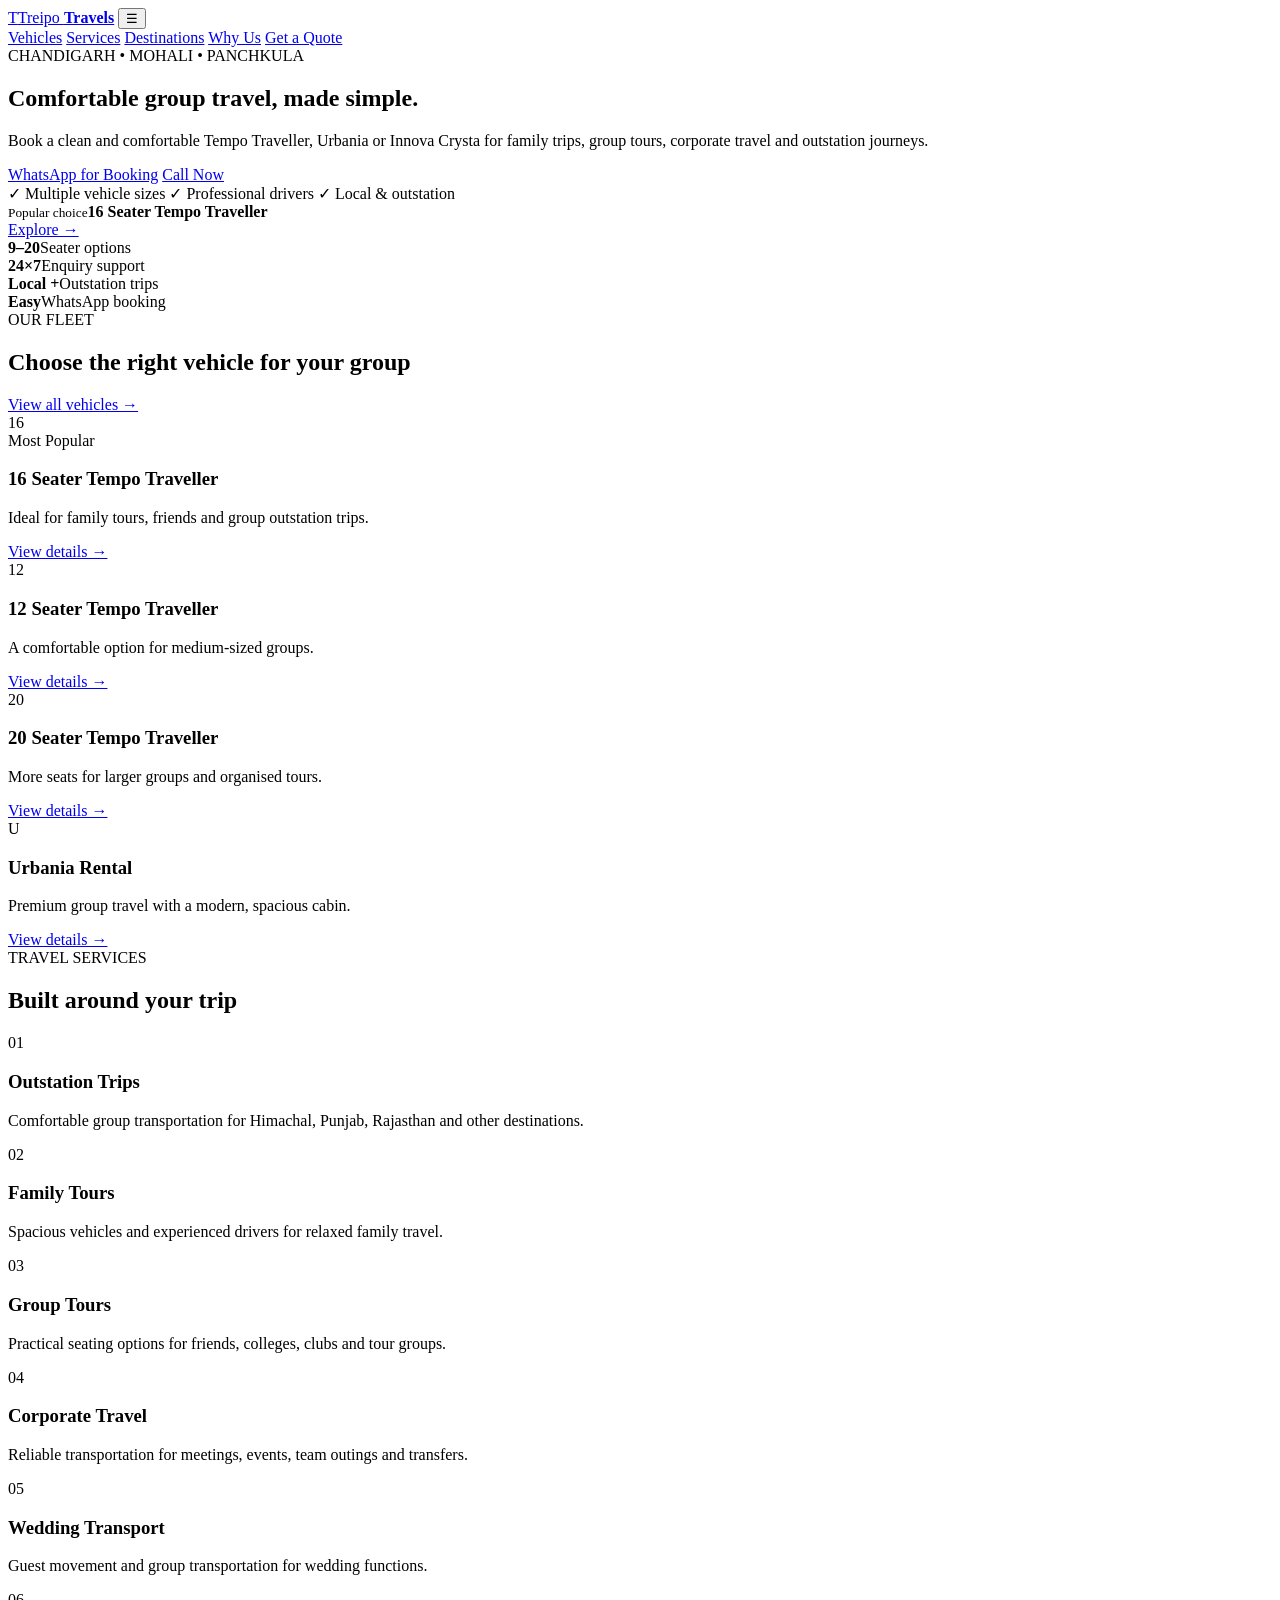
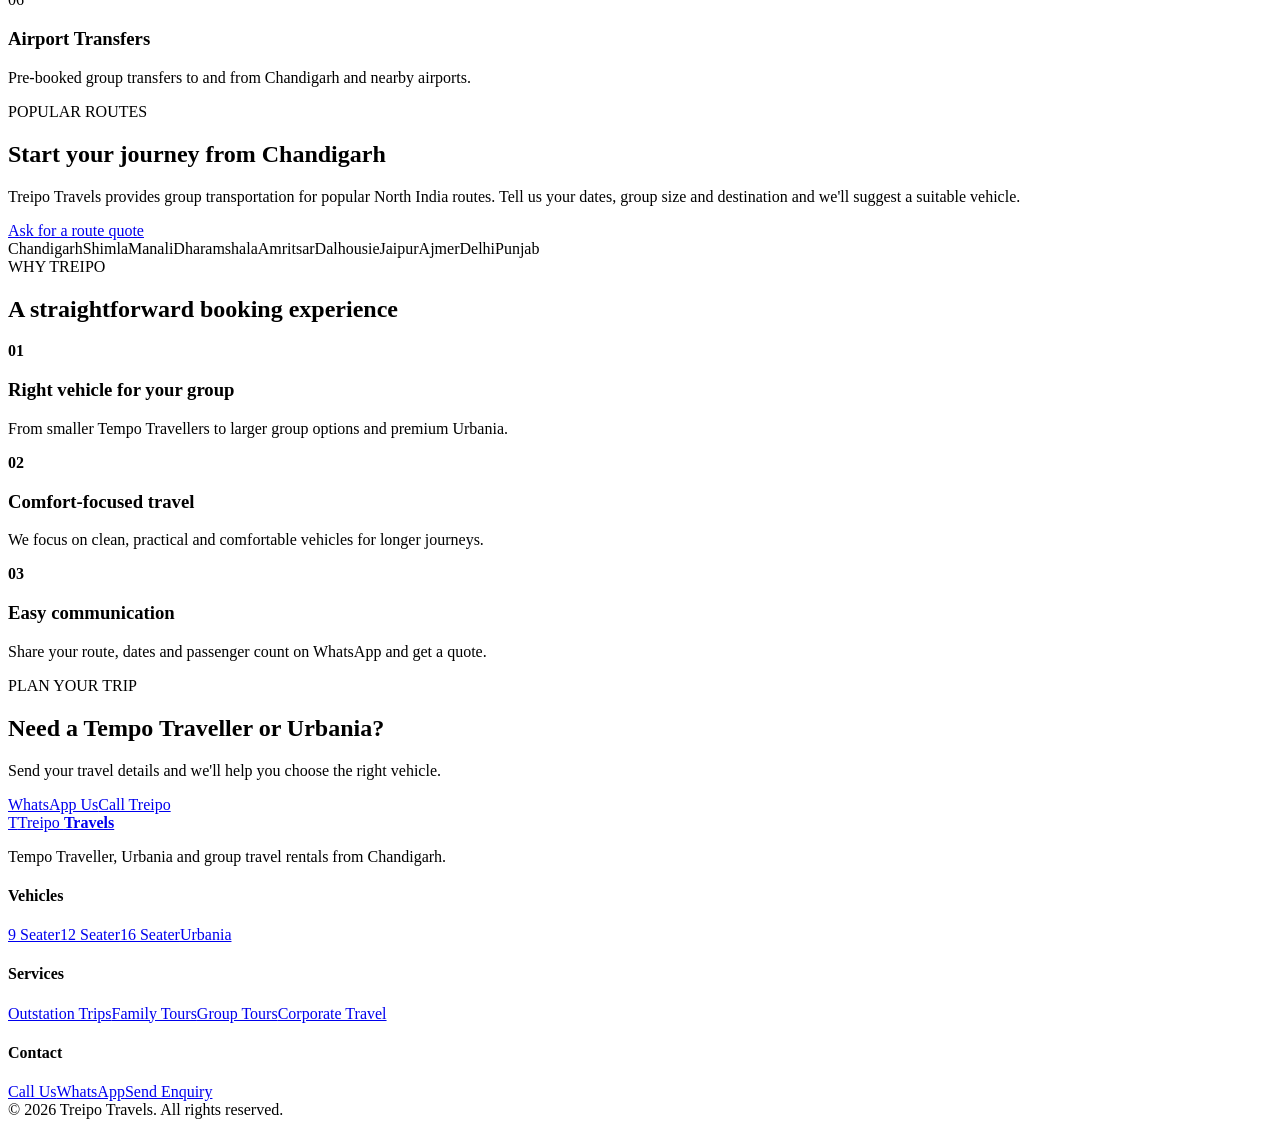
==== index.html @ 54e22661 "Add files via upload" ====
<!DOCTYPE html>
<html lang="en">
<head>
  <meta charset="UTF-8">
  <meta name="viewport" content="width=device-width, initial-scale=1.0">
  <title>Treipo Travels | Tempo Traveller & Urbania Rental in Chandigarh</title>
  <meta name="description" content="Book 9 to 20 seater Tempo Travellers, Urbania and Innova Crysta for local and outstation trips from Chandigarh. Comfortable vehicles, professional drivers and easy WhatsApp booking.">
  <meta name="keywords" content="tempo traveller Chandigarh, 16 seater tempo traveller Chandigarh, Urbania rental Chandigarh, tempo traveller rental, Innova Crysta rental Chandigarh">
  <link rel="canonical" href="https://treipo-travels.github.io/">
  <meta property="og:title" content="Treipo Travels | Tempo Traveller & Urbania Rental">
  <meta property="og:description" content="Comfortable group travel from Chandigarh with Tempo Traveller, Urbania and Innova Crysta rentals.">
  <meta property="og:type" content="website">
  <link rel="stylesheet" href="assets/style.css">
  <script type="application/ld+json">
  {
    "@context":"https://schema.org",
    "@type":"LocalBusiness",
    "name":"Treipo Travels",
    "description":"Tempo Traveller, Urbania and Innova Crysta rental service for local and outstation travel.",
    "url":"https://treipo-travels.github.io/",
    "areaServed":["Chandigarh","Mohali","Panchkula","Punjab","Himachal Pradesh"],
    "priceRange":"₹₹",
    "serviceType":["Tempo Traveller Rental","Urbania Rental","Innova Crysta Rental","Outstation Travel"]
  }
  </script>
</head>
<body>
<header class="site-header">
  <div class="container nav">
    <a class="brand" href="index.html"><span class="brand-mark">T</span><span>Treipo <b>Travels</b></span></a>
    <button class="menu-btn" aria-label="Open menu">☰</button>
    <nav>
      <a href="#vehicles">Vehicles</a>
      <a href="#services">Services</a>
      <a href="#destinations">Destinations</a>
      <a href="#why-us">Why Us</a>
      <a href="#contact" class="nav-cta">Get a Quote</a>
    </nav>
  </div>
</header>

<main>
<section class="hero">
  <div class="container hero-grid">
    <div class="hero-copy">
      <span class="eyebrow">CHANDIGARH • MOHALI • PANCHKULA</span>
      <h1>Comfortable group travel, <span>made simple.</span></h1>
      <p>Book a clean and comfortable Tempo Traveller, Urbania or Innova Crysta for family trips, group tours, corporate travel and outstation journeys.</p>
      <div class="hero-actions">
        <a class="btn btn-primary" data-whatsapp href="#">WhatsApp for Booking</a>
        <a class="btn btn-secondary" data-phone href="#">Call Now</a>
      </div>
      <div class="trust-row">
        <span>✓ Multiple vehicle sizes</span>
        <span>✓ Professional drivers</span>
        <span>✓ Local & outstation</span>
      </div>
    </div>
    <div class="hero-card">
      <div class="hero-vehicle">
        <div class="vehicle-glow"></div>
        <div class="van">
          <div class="van-window w1"></div><div class="van-window w2"></div><div class="van-window w3"></div>
          <div class="van-body"></div><div class="wheel wheel1"></div><div class="wheel wheel2"></div>
        </div>
      </div>
      <div class="hero-card-bottom">
        <div><small>Popular choice</small><strong>16 Seater Tempo Traveller</strong></div>
        <a href="#vehicles">Explore →</a>
      </div>
    </div>
  </div>
</section>

<section class="stats">
  <div class="container stats-grid">
    <div><strong>9–20</strong><span>Seater options</span></div>
    <div><strong>24×7</strong><span>Enquiry support</span></div>
    <div><strong>Local +</strong><span>Outstation trips</span></div>
    <div><strong>Easy</strong><span>WhatsApp booking</span></div>
  </div>
</section>

<section id="vehicles" class="section">
  <div class="container">
    <div class="section-head"><div><span class="eyebrow">OUR FLEET</span><h2>Choose the right vehicle for your group</h2></div><a href="vehicles.html" class="text-link">View all vehicles →</a></div>
    <div class="cards fleet-grid">
      <article class="fleet-card featured"><div class="vehicle-icon tempo">16</div><span class="tag">Most Popular</span><h3>16 Seater Tempo Traveller</h3><p>Ideal for family tours, friends and group outstation trips.</p><a href="vehicles.html#16-seater">View details →</a></article>
      <article class="fleet-card"><div class="vehicle-icon tempo">12</div><h3>12 Seater Tempo Traveller</h3><p>A comfortable option for medium-sized groups.</p><a href="vehicles.html#12-seater">View details →</a></article>
      <article class="fleet-card"><div class="vehicle-icon tempo">20</div><h3>20 Seater Tempo Traveller</h3><p>More seats for larger groups and organised tours.</p><a href="vehicles.html#20-seater">View details →</a></article>
      <article class="fleet-card dark-card"><div class="vehicle-icon urbania">U</div><h3>Urbania Rental</h3><p>Premium group travel with a modern, spacious cabin.</p><a href="vehicles.html#urbania">View details →</a></article>
    </div>
  </div>
</section>

<section id="services" class="section soft">
  <div class="container">
    <div class="section-head"><div><span class="eyebrow">TRAVEL SERVICES</span><h2>Built around your trip</h2></div></div>
    <div class="service-grid">
      <div class="service"><span>01</span><h3>Outstation Trips</h3><p>Comfortable group transportation for Himachal, Punjab, Rajasthan and other destinations.</p></div>
      <div class="service"><span>02</span><h3>Family Tours</h3><p>Spacious vehicles and experienced drivers for relaxed family travel.</p></div>
      <div class="service"><span>03</span><h3>Group Tours</h3><p>Practical seating options for friends, colleges, clubs and tour groups.</p></div>
      <div class="service"><span>04</span><h3>Corporate Travel</h3><p>Reliable transportation for meetings, events, team outings and transfers.</p></div>
      <div class="service"><span>05</span><h3>Wedding Transport</h3><p>Guest movement and group transportation for wedding functions.</p></div>
      <div class="service"><span>06</span><h3>Airport Transfers</h3><p>Pre-booked group transfers to and from Chandigarh and nearby airports.</p></div>
    </div>
  </div>
</section>

<section id="destinations" class="section">
  <div class="container destination-wrap">
    <div><span class="eyebrow">POPULAR ROUTES</span><h2>Start your journey from Chandigarh</h2><p>Treipo Travels provides group transportation for popular North India routes. Tell us your dates, group size and destination and we'll suggest a suitable vehicle.</p><a class="btn btn-primary" data-whatsapp href="#">Ask for a route quote</a></div>
    <div class="destination-list">
      <span>Chandigarh</span><span>Shimla</span><span>Manali</span><span>Dharamshala</span><span>Amritsar</span><span>Dalhousie</span><span>Jaipur</span><span>Ajmer</span><span>Delhi</span><span>Punjab</span>
    </div>
  </div>
</section>

<section id="why-us" class="section soft">
  <div class="container">
    <div class="section-head"><div><span class="eyebrow">WHY TREIPO</span><h2>A straightforward booking experience</h2></div></div>
    <div class="why-grid">
      <div><b>01</b><h3>Right vehicle for your group</h3><p>From smaller Tempo Travellers to larger group options and premium Urbania.</p></div>
      <div><b>02</b><h3>Comfort-focused travel</h3><p>We focus on clean, practical and comfortable vehicles for longer journeys.</p></div>
      <div><b>03</b><h3>Easy communication</h3><p>Share your route, dates and passenger count on WhatsApp and get a quote.</p></div>
    </div>
  </div>
</section>

<section class="cta-band" id="contact">
  <div class="container cta-inner">
    <div><span class="eyebrow">PLAN YOUR TRIP</span><h2>Need a Tempo Traveller or Urbania?</h2><p>Send your travel details and we'll help you choose the right vehicle.</p></div>
    <div class="hero-actions"><a class="btn btn-light" data-whatsapp href="#">WhatsApp Us</a><a class="btn btn-outline-light" data-phone href="#">Call Treipo</a></div>
  </div>
</section>
</main>

<footer>
  <div class="container footer-grid">
    <div><a class="brand footer-brand" href="index.html"><span class="brand-mark">T</span><span>Treipo <b>Travels</b></span></a><p>Tempo Traveller, Urbania and group travel rentals from Chandigarh.</p></div>
    <div><h4>Vehicles</h4><a href="vehicles.html#9-seater">9 Seater</a><a href="vehicles.html#12-seater">12 Seater</a><a href="vehicles.html#16-seater">16 Seater</a><a href="vehicles.html#urbania">Urbania</a></div>
    <div><h4>Services</h4><a href="services.html">Outstation Trips</a><a href="services.html">Family Tours</a><a href="services.html">Group Tours</a><a href="services.html">Corporate Travel</a></div>
    <div><h4>Contact</h4><a data-phone href="#">Call Us</a><a data-whatsapp href="#">WhatsApp</a><a href="contact.html">Send Enquiry</a></div>
  </div>
  <div class="container copyright">© 2026 Treipo Travels. All rights reserved.</div>
</footer>
<script src="assets/script.js"></script>
</body>
</html>
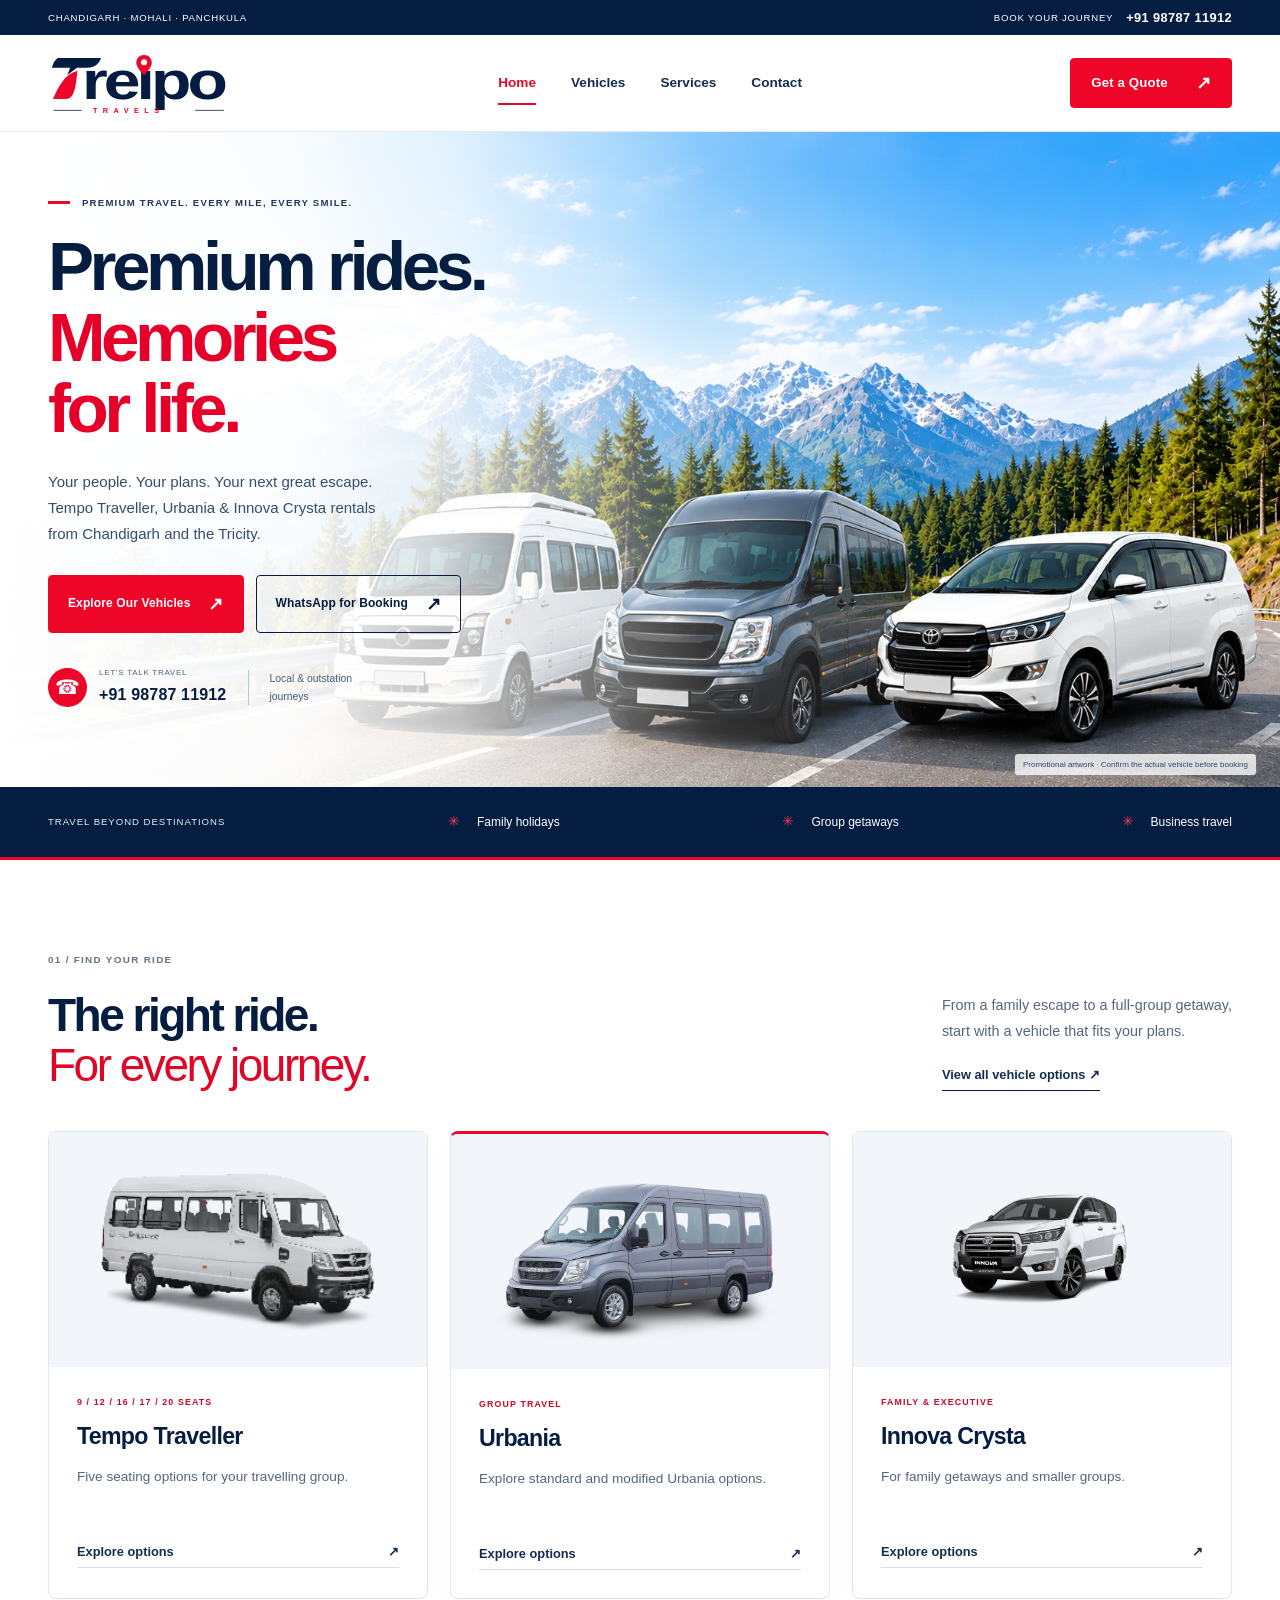
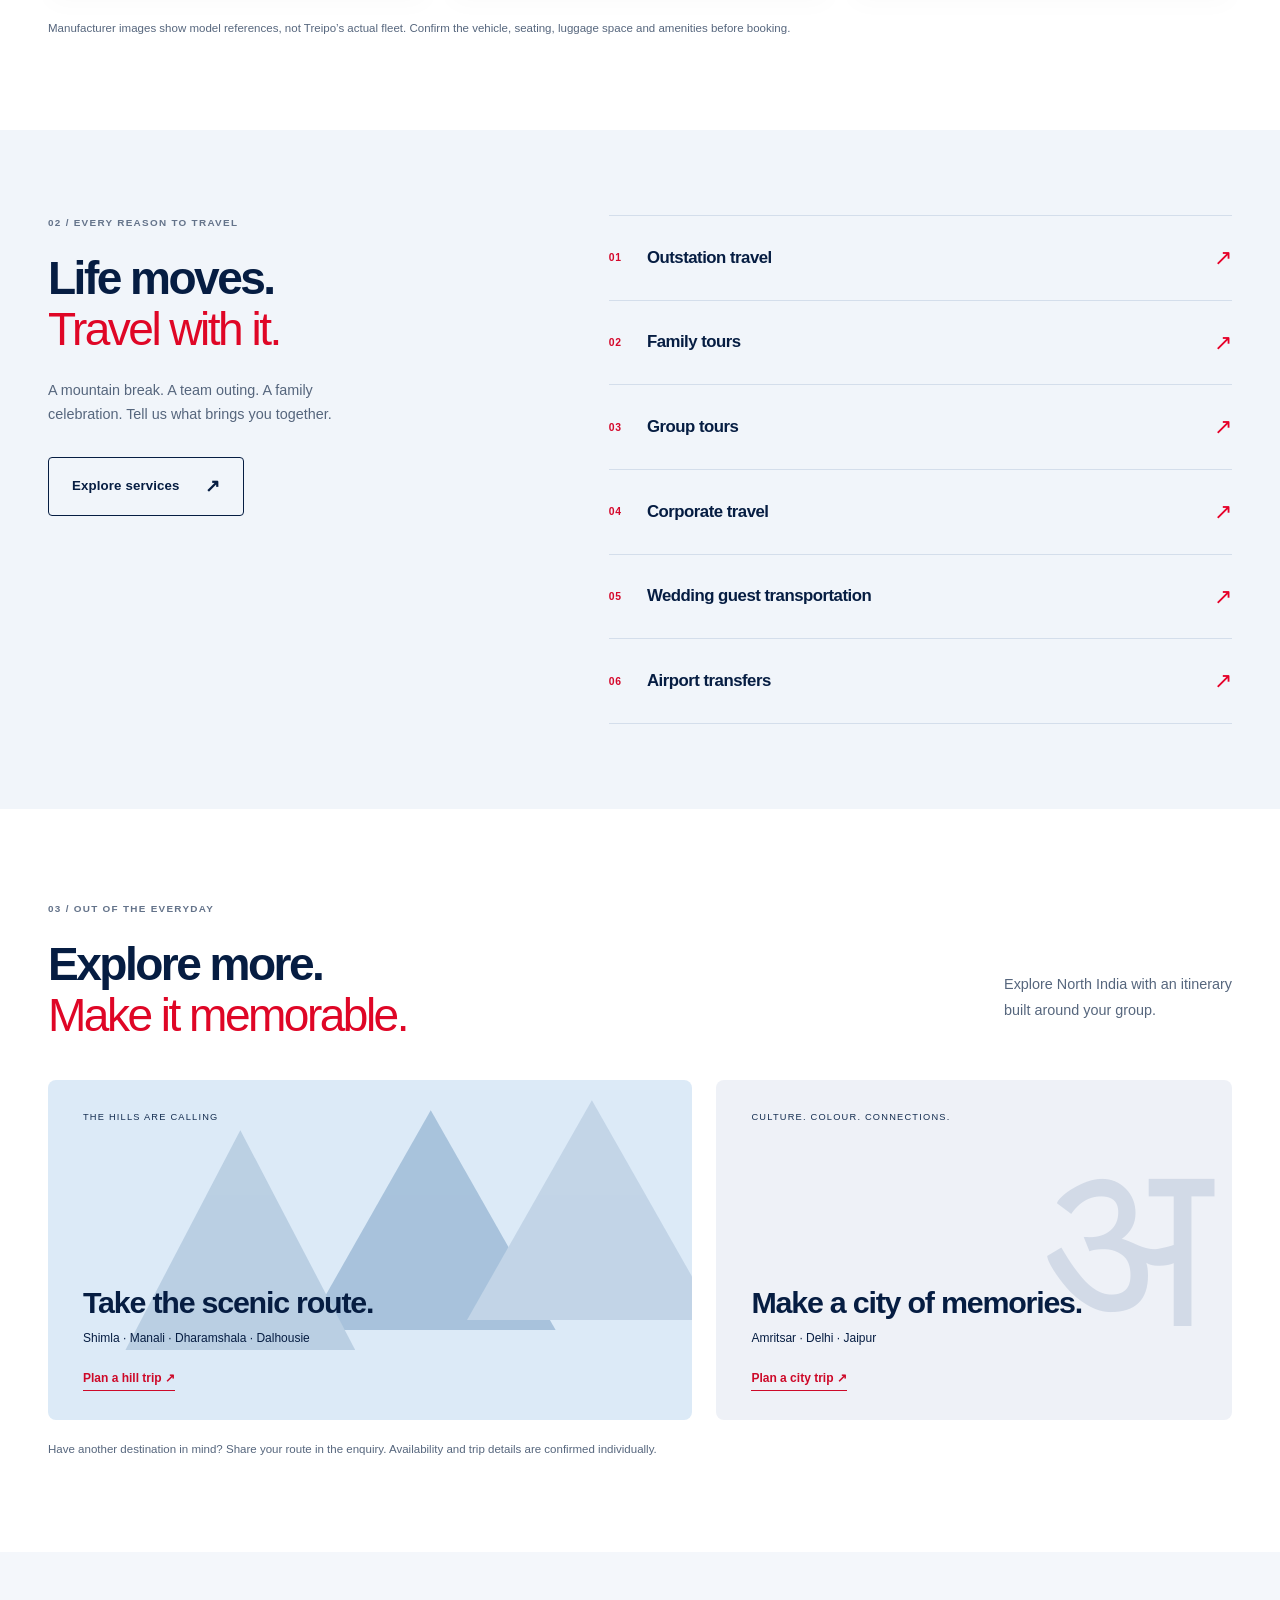
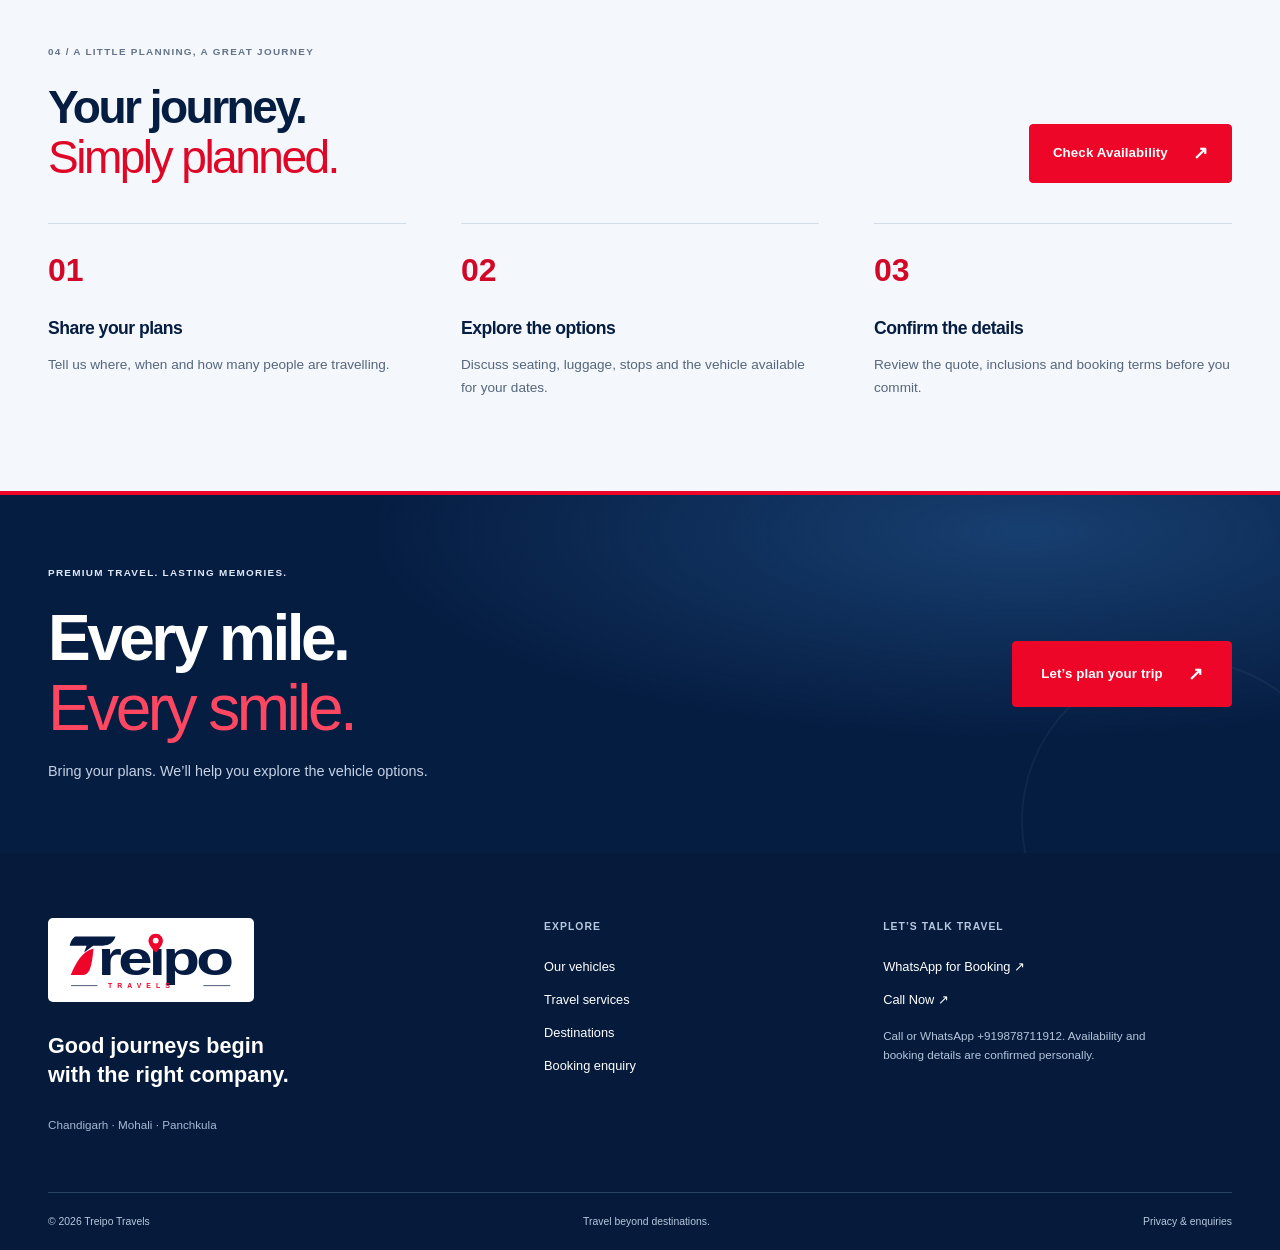
==== commit 20bd84bb: "Rebuild Treipo Travels website with supplied navy and red branding" ====
--- a/index.html
+++ b/index.html
@@ -1,149 +1,7 @@
-<!DOCTYPE html>
-<html lang="en">
-<head>
-  <meta charset="UTF-8">
-  <meta name="viewport" content="width=device-width, initial-scale=1.0">
-  <title>Treipo Travels | Tempo Traveller & Urbania Rental in Chandigarh</title>
-  <meta name="description" content="Book 9 to 20 seater Tempo Travellers, Urbania and Innova Crysta for local and outstation trips from Chandigarh. Comfortable vehicles, professional drivers and easy WhatsApp booking.">
-  <meta name="keywords" content="tempo traveller Chandigarh, 16 seater tempo traveller Chandigarh, Urbania rental Chandigarh, tempo traveller rental, Innova Crysta rental Chandigarh">
-  <link rel="canonical" href="https://treipo-travels.github.io/">
-  <meta property="og:title" content="Treipo Travels | Tempo Traveller & Urbania Rental">
-  <meta property="og:description" content="Comfortable group travel from Chandigarh with Tempo Traveller, Urbania and Innova Crysta rentals.">
-  <meta property="og:type" content="website">
-  <link rel="stylesheet" href="assets/style.css">
-  <script type="application/ld+json">
-  {
-    "@context":"https://schema.org",
-    "@type":"LocalBusiness",
-    "name":"Treipo Travels",
-    "description":"Tempo Traveller, Urbania and Innova Crysta rental service for local and outstation travel.",
-    "url":"https://treipo-travels.github.io/",
-    "areaServed":["Chandigarh","Mohali","Panchkula","Punjab","Himachal Pradesh"],
-    "priceRange":"₹₹",
-    "serviceType":["Tempo Traveller Rental","Urbania Rental","Innova Crysta Rental","Outstation Travel"]
-  }
-  </script>
-</head>
-<body>
-<header class="site-header">
-  <div class="container nav">
-    <a class="brand" href="index.html"><span class="brand-mark">T</span><span>Treipo <b>Travels</b></span></a>
-    <button class="menu-btn" aria-label="Open menu">☰</button>
-    <nav>
-      <a href="#vehicles">Vehicles</a>
-      <a href="#services">Services</a>
-      <a href="#destinations">Destinations</a>
-      <a href="#why-us">Why Us</a>
-      <a href="#contact" class="nav-cta">Get a Quote</a>
-    </nav>
-  </div>
-</header>
-
-<main>
-<section class="hero">
-  <div class="container hero-grid">
-    <div class="hero-copy">
-      <span class="eyebrow">CHANDIGARH • MOHALI • PANCHKULA</span>
-      <h1>Comfortable group travel, <span>made simple.</span></h1>
-      <p>Book a clean and comfortable Tempo Traveller, Urbania or Innova Crysta for family trips, group tours, corporate travel and outstation journeys.</p>
-      <div class="hero-actions">
-        <a class="btn btn-primary" data-whatsapp href="#">WhatsApp for Booking</a>
-        <a class="btn btn-secondary" data-phone href="#">Call Now</a>
-      </div>
-      <div class="trust-row">
-        <span>✓ Multiple vehicle sizes</span>
-        <span>✓ Professional drivers</span>
-        <span>✓ Local & outstation</span>
-      </div>
-    </div>
-    <div class="hero-card">
-      <div class="hero-vehicle">
-        <div class="vehicle-glow"></div>
-        <div class="van">
-          <div class="van-window w1"></div><div class="van-window w2"></div><div class="van-window w3"></div>
-          <div class="van-body"></div><div class="wheel wheel1"></div><div class="wheel wheel2"></div>
-        </div>
-      </div>
-      <div class="hero-card-bottom">
-        <div><small>Popular choice</small><strong>16 Seater Tempo Traveller</strong></div>
-        <a href="#vehicles">Explore →</a>
-      </div>
-    </div>
-  </div>
-</section>
-
-<section class="stats">
-  <div class="container stats-grid">
-    <div><strong>9–20</strong><span>Seater options</span></div>
-    <div><strong>24×7</strong><span>Enquiry support</span></div>
-    <div><strong>Local +</strong><span>Outstation trips</span></div>
-    <div><strong>Easy</strong><span>WhatsApp booking</span></div>
-  </div>
-</section>
-
-<section id="vehicles" class="section">
-  <div class="container">
-    <div class="section-head"><div><span class="eyebrow">OUR FLEET</span><h2>Choose the right vehicle for your group</h2></div><a href="vehicles.html" class="text-link">View all vehicles →</a></div>
-    <div class="cards fleet-grid">
-      <article class="fleet-card featured"><div class="vehicle-icon tempo">16</div><span class="tag">Most Popular</span><h3>16 Seater Tempo Traveller</h3><p>Ideal for family tours, friends and group outstation trips.</p><a href="vehicles.html#16-seater">View details →</a></article>
-      <article class="fleet-card"><div class="vehicle-icon tempo">12</div><h3>12 Seater Tempo Traveller</h3><p>A comfortable option for medium-sized groups.</p><a href="vehicles.html#12-seater">View details →</a></article>
-      <article class="fleet-card"><div class="vehicle-icon tempo">20</div><h3>20 Seater Tempo Traveller</h3><p>More seats for larger groups and organised tours.</p><a href="vehicles.html#20-seater">View details →</a></article>
-      <article class="fleet-card dark-card"><div class="vehicle-icon urbania">U</div><h3>Urbania Rental</h3><p>Premium group travel with a modern, spacious cabin.</p><a href="vehicles.html#urbania">View details →</a></article>
-    </div>
-  </div>
-</section>
-
-<section id="services" class="section soft">
-  <div class="container">
-    <div class="section-head"><div><span class="eyebrow">TRAVEL SERVICES</span><h2>Built around your trip</h2></div></div>
-    <div class="service-grid">
-      <div class="service"><span>01</span><h3>Outstation Trips</h3><p>Comfortable group transportation for Himachal, Punjab, Rajasthan and other destinations.</p></div>
-      <div class="service"><span>02</span><h3>Family Tours</h3><p>Spacious vehicles and experienced drivers for relaxed family travel.</p></div>
-      <div class="service"><span>03</span><h3>Group Tours</h3><p>Practical seating options for friends, colleges, clubs and tour groups.</p></div>
-      <div class="service"><span>04</span><h3>Corporate Travel</h3><p>Reliable transportation for meetings, events, team outings and transfers.</p></div>
-      <div class="service"><span>05</span><h3>Wedding Transport</h3><p>Guest movement and group transportation for wedding functions.</p></div>
-      <div class="service"><span>06</span><h3>Airport Transfers</h3><p>Pre-booked group transfers to and from Chandigarh and nearby airports.</p></div>
-    </div>
-  </div>
-</section>
-
-<section id="destinations" class="section">
-  <div class="container destination-wrap">
-    <div><span class="eyebrow">POPULAR ROUTES</span><h2>Start your journey from Chandigarh</h2><p>Treipo Travels provides group transportation for popular North India routes. Tell us your dates, group size and destination and we'll suggest a suitable vehicle.</p><a class="btn btn-primary" data-whatsapp href="#">Ask for a route quote</a></div>
-    <div class="destination-list">
-      <span>Chandigarh</span><span>Shimla</span><span>Manali</span><span>Dharamshala</span><span>Amritsar</span><span>Dalhousie</span><span>Jaipur</span><span>Ajmer</span><span>Delhi</span><span>Punjab</span>
-    </div>
-  </div>
-</section>
-
-<section id="why-us" class="section soft">
-  <div class="container">
-    <div class="section-head"><div><span class="eyebrow">WHY TREIPO</span><h2>A straightforward booking experience</h2></div></div>
-    <div class="why-grid">
-      <div><b>01</b><h3>Right vehicle for your group</h3><p>From smaller Tempo Travellers to larger group options and premium Urbania.</p></div>
-      <div><b>02</b><h3>Comfort-focused travel</h3><p>We focus on clean, practical and comfortable vehicles for longer journeys.</p></div>
-      <div><b>03</b><h3>Easy communication</h3><p>Share your route, dates and passenger count on WhatsApp and get a quote.</p></div>
-    </div>
-  </div>
-</section>
-
-<section class="cta-band" id="contact">
-  <div class="container cta-inner">
-    <div><span class="eyebrow">PLAN YOUR TRIP</span><h2>Need a Tempo Traveller or Urbania?</h2><p>Send your travel details and we'll help you choose the right vehicle.</p></div>
-    <div class="hero-actions"><a class="btn btn-light" data-whatsapp href="#">WhatsApp Us</a><a class="btn btn-outline-light" data-phone href="#">Call Treipo</a></div>
-  </div>
-</section>
-</main>
-
-<footer>
-  <div class="container footer-grid">
-    <div><a class="brand footer-brand" href="index.html"><span class="brand-mark">T</span><span>Treipo <b>Travels</b></span></a><p>Tempo Traveller, Urbania and group travel rentals from Chandigarh.</p></div>
-    <div><h4>Vehicles</h4><a href="vehicles.html#9-seater">9 Seater</a><a href="vehicles.html#12-seater">12 Seater</a><a href="vehicles.html#16-seater">16 Seater</a><a href="vehicles.html#urbania">Urbania</a></div>
-    <div><h4>Services</h4><a href="services.html">Outstation Trips</a><a href="services.html">Family Tours</a><a href="services.html">Group Tours</a><a href="services.html">Corporate Travel</a></div>
-    <div><h4>Contact</h4><a data-phone href="#">Call Us</a><a data-whatsapp href="#">WhatsApp</a><a href="contact.html">Send Enquiry</a></div>
-  </div>
-  <div class="container copyright">© 2026 Treipo Travels. All rights reserved.</div>
-</footer>
-<script src="assets/script.js"></script>
-</body>
-</html>
+<!doctype html>
+<html lang="en-IN"><head><meta charset="utf-8"><meta name="viewport" content="width=device-width,initial-scale=1"><title>Treipo Travels | Tempo Traveller & Urbania Rental in Chandigarh</title><meta name="description" content="Explore Tempo Traveller, Urbania and Innova Crysta rentals from Chandigarh, Mohali and Panchkula for family, group and outstation travel."><link rel="canonical" href="https://treipotravels.github.io/treipo-travels/"><meta property="og:title" content="Treipo Travels | Tempo Traveller & Urbania Rental in Chandigarh"><meta property="og:description" content="Explore Tempo Traveller, Urbania and Innova Crysta rentals from Chandigarh, Mohali and Panchkula for family, group and outstation travel."><meta property="og:type" content="website"><meta property="og:url" content="https://treipotravels.github.io/treipo-travels/"><meta property="og:site_name" content="Treipo Travels"><meta property="og:locale" content="en_IN"><meta property="og:image" content="https://treipotravels.github.io/treipo-travels/assets/images/brand-hero.webp"><meta property="og:image:alt" content="Treipo Travels promotional mountain and vehicle artwork"><meta name="theme-color" content="#173e32"><link rel="icon" href="assets/favicon.svg" type="image/svg+xml"><link rel="stylesheet" href="assets/style.css?v=20261029brand2"><link rel="stylesheet" href="assets/brand.css?v=20261029brand2"><script src="assets/config.js?v=20261029brand2" defer></script><script src="assets/script.js?v=20261029brand2" defer></script><script type="application/ld+json">{"@context": "https://schema.org", "@type": "LocalBusiness", "@id": "https://treipotravels.github.io/treipo-travels/#business", "name": "Treipo Travels", "url": "https://treipotravels.github.io/treipo-travels/", "description": "Tempo Traveller, Urbania and Innova Crysta rental service in Chandigarh, Mohali and Panchkula.", "areaServed": ["Chandigarh", "Mohali", "Panchkula"], "telephone": "+919878711912", "address": {"@type": "PostalAddress", "streetAddress": "Plot No. 676, Industrial Area Phase II", "addressLocality": "Chandigarh", "postalCode": "160002", "addressCountry": "IN"}}</script></head><body><a class="skip" href="#main">Skip to content</a><div class="brand-topbar"><div class="wrap"><span>CHANDIGARH · MOHALI · PANCHKULA</span><a data-phone href="contact.html#contact-status">BOOK YOUR JOURNEY <strong>+91 98787 11912</strong></a></div></div><header class="header"><div class="wrap nav"><a class="brand" href="index.html" aria-label="Treipo Travels home"><img class="logo" src="assets/logo.svg" width="470" height="165" alt="Treipo Travels"></a><button class="menu" aria-controls="navigation" aria-expanded="false" hidden>Menu <span aria-hidden="true">☰</span></button><nav id="navigation" aria-label="Main navigation"><a href="index.html" aria-current="page">Home</a><a href="vehicles.html">Vehicles</a><a href="services.html">Services</a><a href="contact.html">Contact</a></nav><a class="btn small" href="contact.html" >Get a Quote<span aria-hidden="true">↗</span></a></div></header><main id="main"><section class="brand-hero"><img class="hero-scenery" src="assets/images/brand-hero.webp" width="1672" height="941" alt="Promotional artwork of a Tempo Traveller, Urbania and Innova Crysta on a mountain road" fetchpriority="high"><div class="hero-wash"></div><div class="wrap brand-hero-content"><div class="hero-heading"><span class="eyebrow"><span class="red-dash"></span> PREMIUM TRAVEL. EVERY MILE, EVERY SMILE.</span><h1>Premium rides.<br><span>Memories<br> for life.</span></h1><p>Your people. Your plans. Your next great escape.<br>Tempo Traveller, Urbania & Innova Crysta rentals<br class="desktop-break"> from Chandigarh and the Tricity.</p><div class="actions"><a class="btn primary" href="vehicles.html">Explore Our Vehicles <span aria-hidden="true">↗</span></a><a class="btn outline" data-whatsapp href="contact.html#enquiry">WhatsApp for Booking <span aria-hidden="true">↗</span></a></div><div class="hero-quick"><a data-phone href="contact.html#contact-status"><span class="quick-icon" aria-hidden="true">☎</span><span>LET’S TALK TRAVEL<strong>+91 98787 11912</strong></span></a><span class="hero-availability">Local & outstation journeys</span></div></div></div><div class="art-caption">Promotional artwork · Confirm the actual vehicle before booking</div></section>
+<div class="trip-strip"><div class="wrap"><span>TRAVEL BEYOND DESTINATIONS</span><span>Family holidays</span><span>Group getaways</span><span>Business travel</span></div></div>
+<section class="section wrap" id="vehicles"><div class="section-head"><div><span class="eyebrow">01 / FIND YOUR RIDE</span><h2>The right ride.<br><em>For every journey.</em></h2></div><div><p>From a family escape to a full-group getaway,<br>start with a vehicle that fits your plans.</p><a class="text-link" href="vehicles.html">View all vehicle options ↗</a></div></div><div class="fleet-grid"><article class="fleet-card"><div class="fleet-image"><img src="assets/images/traveller.webp" alt="Tempo Traveller manufacturer model reference" width="280" height="148" loading="lazy"></div><div class="card-copy"><span class="eyebrow">9 / 12 / 16 / 17 / 20 SEATS</span><h3>Tempo Traveller</h3><p>Five seating options for your travelling group.</p><a class="text-link" href="vehicles.html#9-seater">Explore options <span aria-hidden="true">↗</span></a></div></article><article class="fleet-card"><div class="fleet-image"><img src="assets/images/urbania.webp" alt="Urbania manufacturer model reference" width="860" height="522" loading="lazy"></div><div class="card-copy"><span class="eyebrow">GROUP TRAVEL</span><h3>Urbania</h3><p>Explore standard and modified Urbania options.</p><a class="text-link" href="vehicles.html#urbania">Explore options <span aria-hidden="true">↗</span></a></div></article><article class="fleet-card"><div class="fleet-image"><img src="assets/images/crysta.webp" alt="Innova Crysta manufacturer model reference" width="1000" height="375" loading="lazy"></div><div class="card-copy"><span class="eyebrow">FAMILY & EXECUTIVE</span><h3>Innova Crysta</h3><p>For family getaways and smaller groups.</p><a class="text-link" href="vehicles.html#innova-crysta">Explore options <span aria-hidden="true">↗</span></a></div></article></div><p class="fine">Manufacturer images show model references, not Treipo’s actual fleet. Confirm the vehicle, seating, luggage space and amenities before booking.</p></section>
+<section class="services-section"><div class="wrap services-layout"><div><span class="eyebrow">02 / EVERY REASON TO TRAVEL</span><h2>Life moves.<br><em>Travel with it.</em></h2><p>A mountain break. A team outing. A family celebration. Tell us what brings you together.</p><a class="btn outline" href="services.html" >Explore services<span aria-hidden="true">↗</span></a></div><div><a class="service-link" href="services.html#service-1"><span class="number">01</span><h3>Outstation travel</h3><span aria-hidden="true">↗</span></a><a class="service-link" href="services.html#service-2"><span class="number">02</span><h3>Family tours</h3><span aria-hidden="true">↗</span></a><a class="service-link" href="services.html#service-3"><span class="number">03</span><h3>Group tours</h3><span aria-hidden="true">↗</span></a><a class="service-link" href="services.html#service-4"><span class="number">04</span><h3>Corporate travel</h3><span aria-hidden="true">↗</span></a><a class="service-link" href="services.html#service-5"><span class="number">05</span><h3>Wedding guest transportation</h3><span aria-hidden="true">↗</span></a><a class="service-link" href="services.html#service-6"><span class="number">06</span><h3>Airport transfers</h3><span aria-hidden="true">↗</span></a></div></div></section>
+<section class="section wrap" id="destinations"><div class="section-head"><div><span class="eyebrow">03 / OUT OF THE EVERYDAY</span><h2>Explore more.<br><em>Make it memorable.</em></h2></div><p>Explore North India with an itinerary<br>built around your group.</p></div><div class="destination-grid"><article class="destination hills"><span class="route-label">THE HILLS ARE CALLING</span><div class="mountain-art" aria-hidden="true"><i></i><i></i><i></i></div><div><h3>Take the scenic route.</h3><p>Shimla · Manali · Dharamshala · Dalhousie</p><a href="contact.html?destination=Himachal%20Pradesh#enquiry">Plan a hill trip ↗</a></div></article><article class="destination cities"><span class="route-label">CULTURE. COLOUR. CONNECTIONS.</span><div class="city-art" aria-hidden="true">अ</div><div><h3>Make a city of memories.</h3><p>Amritsar · Delhi · Jaipur</p><a href="contact.html?destination=North%20India#enquiry">Plan a city trip ↗</a></div></article></div><p class="fine">Have another destination in mind? Share your route in the enquiry. Availability and trip details are confirmed individually.</p></section>
+<section class="planning section"><div class="wrap"><div class="section-head"><div><span class="eyebrow">04 / A LITTLE PLANNING, A GREAT JOURNEY</span><h2>Your journey.<br><em>Simply planned.</em></h2></div><a class="btn primary" href="contact.html" >Check Availability<span aria-hidden="true">↗</span></a></div><div class="steps"><article><span>01</span><h3>Share your plans</h3><p>Tell us where, when and how many people are travelling.</p></article><article><span>02</span><h3>Explore the options</h3><p>Discuss seating, luggage, stops and the vehicle available for your dates.</p></article><article><span>03</span><h3>Confirm the details</h3><p>Review the quote, inclusions and booking terms before you commit.</p></article></div></div></section><section class="cta"><div class="wrap cta-grid"><div><span class="eyebrow">PREMIUM TRAVEL. LASTING MEMORIES.</span><h2>Every mile.<br><em>Every smile.</em></h2><p>Bring your plans. We’ll help you explore the vehicle options.</p></div><a class="btn orange" href="contact.html" >Let’s plan your trip<span aria-hidden="true">↗</span></a></div></section></main><footer><div class="wrap footer-grid"><div><a class="brand footer-logo" href="index.html"><img class="logo" src="assets/logo.svg" width="470" height="165" alt="Treipo Travels"></a><p>Good journeys begin<br>with the right company.</p><span class="muted">Chandigarh · Mohali · Panchkula</span></div><div><h2>Explore</h2><a href="vehicles.html">Our vehicles</a><a href="services.html">Travel services</a><a href="index.html#destinations">Destinations</a><a href="contact.html">Booking enquiry</a></div><div><h2>Let’s talk travel</h2><a data-whatsapp href="contact.html#enquiry">WhatsApp for Booking ↗</a><a data-phone href="contact.html#contact-status">Call Now ↗</a><p class="muted contact-status">Call or WhatsApp +91 98787 11912 for your travel enquiry.</p></div></div><div class="wrap footer-bottom"><span>© 2026 Treipo Travels</span><span>Travel beyond destinations.</span><a href="contact.html#privacy">Privacy & enquiries</a></div></footer></body></html>
--- a/assets/style.css
+++ b/assets/style.css
@@ -0,0 +1,6 @@
+:root{--ink:#173e32;--text:#253e34;--muted:#5d6c62;--paper:#f9f7f0;--orange:#efaa6b;--line:#d9dfd5;--white:#fff;--serif:Georgia,'Times New Roman',serif}*{box-sizing:border-box}html{scroll-behavior:smooth;scroll-padding-top:108px}body{margin:0;color:var(--text);background:var(--paper);font-family:'Segoe UI',Arial,sans-serif;line-height:1.65}a{color:inherit;text-decoration:none}button,input,select,textarea{font:inherit}a,button{-webkit-tap-highlight-color:transparent}a:focus-visible,button:focus-visible,summary:focus-visible{outline:3px solid #b86525;outline-offset:5px}input:focus,select:focus,textarea:focus{outline:2px solid var(--ink);outline-offset:2px}[hidden]{display:none!important}img{max-width:100%;height:auto;display:block}h1,h2,h3,p,figure{margin:0}h1,h2,h3{color:var(--ink);line-height:1.1}h1,h2{font-family:var(--serif);font-weight:400;letter-spacing:-.055em}h1{font-size:clamp(3.1rem,6.3vw,6.1rem)}h2{font-size:clamp(2.2rem,4vw,3.8rem)}h3{font-weight:600;font-size:1.35rem;letter-spacing:-.03em}p{margin-top:1rem;color:var(--muted)}em{font-weight:400}a:hover{color:#966030}button{cursor:pointer}.wrap{width:min(1240px,calc(100% - 96px));margin-inline:auto}.skip{position:fixed;left:16px;top:-80px;padding:12px 20px;background:var(--ink);color:white;z-index:200}.skip:focus{top:10px}.header{position:sticky;top:0;z-index:50;background:rgba(249,247,240,.97);border-bottom:1px solid var(--line)}.nav{min-height:96px;display:flex;align-items:center;justify-content:space-between;gap:30px}.brand{display:flex;align-items:center;gap:11px;font-size:2rem;font-weight:750;line-height:.95;letter-spacing:-.07em;color:var(--ink)}.brand-small{display:block;font-size:.55rem;letter-spacing:.36em;margin-top:7px;font-weight:600}.brand-icon{width:44px;height:46px;background:var(--ink);color:var(--paper);border-radius:12px;font-size:2.8rem;line-height:1;text-align:center;position:relative;padding-right:5px}.brand-icon span{position:absolute;font-size:1.2rem;color:var(--orange);right:3px;top:5px}nav{display:flex;gap:35px;font-size:.85rem;font-weight:600}nav a{padding:9px 0}nav a[aria-current]{box-shadow:0 2px var(--ink)}.menu{background:none;border:1px solid var(--line);border-radius:5px;padding:8px 12px;display:none;color:var(--ink)}.btn{display:inline-flex;gap:25px;align-items:center;justify-content:center;padding:16px 23px;border:1px solid var(--ink);font-size:.83rem;font-weight:650;line-height:1.4;border-radius:5px;text-align:center;transition:background .15s,color .15s;min-height:48px}.btn span{font-size:1.1rem}.btn.primary{background:var(--ink);color:white}.btn.primary:hover{background:#295d4b}.btn.outline{background:transparent;color:var(--ink)}.btn.outline:hover{background:#e4eadd}.btn.small{padding:12px 20px;gap:28px;background:var(--ink);color:white}.btn.orange{background:var(--orange);border-color:var(--orange);color:var(--ink);padding:20px 28px}.btn.orange:hover{background:#ffc38d}.actions{display:flex;gap:12px;flex-wrap:wrap;margin-top:30px}.eyebrow{display:block;font-size:.65rem;letter-spacing:.15em;font-weight:700;line-height:1.6;margin-bottom:22px}.dot{display:inline-block;width:7px;height:7px;background:#b16b36;border-radius:50%;margin-right:5px}.hero{overflow:hidden}.hero-grid{display:grid;grid-template-columns:1fr 1fr;align-items:center;gap:35px;padding-block:62px 50px}.hero-copy{position:relative;z-index:2}.hero h1{line-height:1.02}.hero h1 em{color:#677a50}.hero-copy>p{max-width:430px;font-size:1rem;line-height:1.8;margin-top:25px}.hero-location{font-size:.62rem!important;letter-spacing:.14em;font-weight:600;display:flex;gap:10px;padding-top:7px}.hero-visual{min-height:490px;position:relative;display:flex;flex-direction:column;align-items:center;justify-content:center;background:#e8eddf;border-radius:45% 45% 8px 8px;margin-left:10px}.hero-visual img{position:relative;z-index:2;width:112%;max-width:none;margin-top:85px;margin-left:-10px;filter:drop-shadow(0 16px 13px #26423126)}.visual-top{position:absolute;top:44px;font-size:.57rem;letter-spacing:.22em;z-index:2}.journey-word{position:absolute;top:67px;font-weight:900;font-size:clamp(3.5rem,6.5vw,6.4rem);letter-spacing:-.07em;color:#ced9c3;white-space:nowrap}.orbit{position:absolute;width:80%;aspect-ratio:1;border:1px solid #cad4bf;border-radius:50%;top:50px}.hero-visual figcaption{align-self:flex-start;margin:12px 24px 24px;font-family:var(--serif);font-size:1.05rem;font-style:italic;line-height:1.5}.hero-visual figcaption small{display:block;font-family:'Segoe UI',Arial,sans-serif;font-style:normal;font-size:.57rem;color:var(--muted)}.round-link{position:absolute;bottom:23px;right:22px;border:1px solid var(--ink);border-radius:50%;width:46px;height:46px;display:grid;place-items:center;font-size:1.3rem}.trip-strip{background:var(--ink);color:var(--paper);padding:23px 0}.trip-strip>.wrap{display:flex;align-items:center;justify-content:space-between;gap:20px}.trip-strip span{font-size:.75rem}.trip-strip span:first-child{font-size:.6rem;letter-spacing:.1em;color:#d4ddcb}.trip-strip span:not(:first-child):before{content:'✳';color:var(--orange);margin-right:17px;font-size:.9rem}.section{padding-block:92px}.section-head{display:flex;justify-content:space-between;align-items:end;gap:40px;margin-bottom:40px}.section-head p{font-size:.9rem;line-height:1.8;margin:0 0 16px}.text-link{display:inline-flex;align-items:center;justify-content:space-between;gap:35px;font-size:.8rem;font-weight:650;border-bottom:1px solid var(--ink);padding-bottom:5px}.fleet-grid{display:grid;grid-template-columns:repeat(3,1fr);gap:22px}.fleet-card{background:white;border:1px solid var(--line);border-radius:8px;overflow:hidden}.fleet-image{height:235px;background:#edf0e7;display:grid;place-items:center;padding:30px}.fleet-image img{width:100%;max-height:180px;object-fit:contain;mix-blend-mode:multiply}.fleet-card:nth-child(2) .fleet-image{background:#dce5d3}.fleet-card:nth-child(3) .fleet-image{background:#ede8df}.card-copy{padding:28px}.card-copy .eyebrow{font-size:.55rem;margin-bottom:15px}.card-copy h3{font-size:1.6rem;font-family:var(--serif);font-weight:400}.card-copy p{font-size:.85rem;min-height:50px}.card-copy .text-link{display:flex;margin-top:25px}.fine{font-size:.72rem;line-height:1.7;color:var(--muted);margin-top:20px}.services-section{background:#e9edde;padding:85px 0}.services-layout{display:grid;grid-template-columns:.85fr 1.15fr;gap:100px}.services-layout>div>p{max-width:300px;font-size:.9rem;margin:25px 0}.services-layout .btn{margin-top:5px}.service-link{display:flex;align-items:center;gap:25px;border-bottom:1px solid #c7d0bf;padding:24px 0}.service-link:first-child{border-top:1px solid #c7d0bf}.number{font-size:.65rem;font-weight:700;letter-spacing:.08em;color:#637a5e}.service-link h3{flex:1;font-size:1.05rem;font-weight:500}.service-link>span:last-child{font-size:1.35rem}.destination-grid{display:grid;grid-template-columns:1.25fr 1fr;gap:24px}.destination{position:relative;min-height:340px;padding:30px 35px;overflow:hidden;border-radius:8px;display:flex;flex-direction:column;justify-content:space-between}.destination>div:last-child{z-index:2;position:relative}.route-label{font-size:.58rem;letter-spacing:.13em;position:relative;z-index:2}.hills{background:#d6e1d0}.cities{background:#f0d9be}.destination h3{font-size:2.1rem;font-family:var(--serif);font-weight:400;letter-spacing:-.04em}.destination p{font-size:.75rem;margin:10px 0 15px;color:var(--ink)}.destination a{font-size:.75rem;font-weight:650;border-bottom:1px solid;padding-bottom:5px}.mountain-art{position:absolute;inset:0;opacity:.42}.mountain-art i{position:absolute;bottom:90px;left:40%;background:#799476;width:250px;height:220px;clip-path:polygon(50% 0,100% 100%,0 100%)}.mountain-art i:nth-child(2){left:12%;bottom:70px;width:230px;background:#9caf91}.mountain-art i:nth-child(3){left:65%;bottom:100px;background:#a8b89d}.city-art{position:absolute;font-family:var(--serif);font-size:240px;color:#d0a87c;opacity:.38;right:20px;top:-35px}.planning{background:#eeeee4}.steps{display:grid;grid-template-columns:repeat(3,1fr);gap:55px}.steps article{border-top:1px solid #cbd3c2;padding-top:20px}.steps article>span{font-family:var(--serif);font-size:2rem;color:#7a8c68}.steps h3{font-size:1.1rem;margin-top:22px}.steps p{font-size:.85rem}.cta{background:var(--ink);color:var(--paper);padding:70px 0}.cta-grid{display:flex;justify-content:space-between;align-items:center;gap:40px}.cta h2{color:var(--paper);font-size:clamp(2.8rem,5vw,4.6rem)}.cta .eyebrow{color:var(--orange)}.cta p{color:#d1d9cc;font-size:.9rem}.page-hero{padding-block:75px 55px}.page-hero h1{font-size:clamp(3rem,5.6vw,5.4rem)}.page-hero em{color:#677a50}.page-hero>p{max-width:700px;font-size:1rem;margin-top:25px}.vehicle-jump{display:flex;flex-wrap:wrap;gap:10px;padding-bottom:35px;border-bottom:1px solid var(--line)}.vehicle-jump a{border:1px solid #a9b6a6;padding:8px 13px;border-radius:30px;font-size:.75rem}.vehicle-jump a:hover{background:var(--ink);color:white}.vehicle-list{display:grid;gap:35px;padding-top:50px}.vehicle-row{display:grid;grid-template-columns:1fr 1.1fr;gap:55px;align-items:center;padding-bottom:35px;border-bottom:1px solid var(--line);scroll-margin-top:110px}.vehicle-photo{min-height:280px;background:#e8eddf;border-radius:8px;padding:35px;display:flex;align-items:center;justify-content:center;flex-direction:column}.vehicle-photo img{width:100%;max-height:250px;object-fit:contain;mix-blend-mode:multiply}.vehicle-photo small{margin-top:20px;font-size:.6rem;color:var(--muted)}.vehicle-row h2{font-size:2.4rem}.vehicle-row h3{font-size:1rem;margin-top:20px;font-weight:600}.vehicle-row p{font-size:.87rem}.vehicle-row .btn{margin-top:22px}.vehicle-row .eyebrow{margin-bottom:14px}.vehicle-row .fine{font-size:.72rem}.note{background:#e9edde;padding:32px;margin-bottom:70px;border-radius:8px}.note h2{font-size:1.8rem}.note p{font-size:.84rem}.note a{text-decoration:underline}.service-details{padding-bottom:30px}.service-details article{display:grid;grid-template-columns:55px 1fr auto;gap:25px;align-items:start;border-top:1px solid var(--line);padding-block:45px;scroll-margin-top:110px}.service-details .number{padding-top:5px}.service-details .eyebrow{margin-bottom:12px}.service-details h2{font-size:2.5rem}.service-details p{max-width:680px;font-size:.9rem}.service-details .btn{margin-top:30px}.detail-check{font-size:.75rem!important;color:var(--ink)}.faq details{border-bottom:1px solid var(--line);padding:25px 0}.faq summary{cursor:pointer;font-weight:600;color:var(--ink)}.faq p{font-size:.9rem;max-width:850px}.contact-layout{display:grid;grid-template-columns:.8fr 1.2fr;gap:80px;align-items:start;padding-top:10px}.contact-layout>div>p{font-size:.9rem}.contact-note{background:#e7ecdf;padding:24px;border-left:3px solid var(--ink);margin-top:30px}.contact-note p{font-size:.8rem;margin-top:10px}.contact-note strong{font-size:.9rem}.contact-area{margin-top:45px;padding-top:25px;border-top:1px solid var(--line)}.contact-area .eyebrow{margin-bottom:10px}.contact-area p{font-size:.9rem}.privacy{margin-top:45px;scroll-margin-top:120px}.privacy h3{font-size:.95rem}.privacy p{font-size:.75rem}.quote-form{background:white;border:1px solid var(--line);border-radius:8px;padding:35px}.form-top{display:flex;justify-content:space-between;gap:15px;margin-bottom:12px}.form-top .eyebrow{margin:0}.form-top>span:last-child{font-size:.6rem;color:var(--muted)}.form-grid{display:grid;grid-template-columns:1fr 1fr;gap:20px 18px;margin-top:25px}label{font-size:.75rem;font-weight:600;display:block}input,select,textarea{display:block;width:100%;border:1px solid #b4c1b2;border-radius:4px;color:var(--ink);background:#fcfcf8;padding:12px;margin-top:7px;font-size:.85rem;min-width:0}textarea{resize:vertical}.full{grid-column:1/-1}.quote-form>.btn{margin-top:10px;width:100%}.quote-form>.fine{font-size:.65rem}.error{color:#a12c24;font-size:.78rem}.error:empty{margin:0}#message-preview{border-top:1px solid var(--line);margin-top:28px;padding-top:28px}#message-preview h3{font-size:1.1rem;margin-bottom:15px}#message-preview textarea{font-size:.75rem}#message-preview .btn{padding:12px 16px;font-size:.75rem}footer{background:#f2f2e9;padding:65px 0 20px}.footer-grid{display:grid;grid-template-columns:1.25fr .8fr 1fr;gap:60px}.footer-grid .brand{display:inline-block}.footer-grid>div:first-child p{font-family:var(--serif);font-size:1.5rem;line-height:1.3;color:var(--ink);margin:22px 0}.muted{font-size:.73rem;color:var(--muted)}.footer-grid h2{font-family:inherit;font-size:.65rem;font-weight:700;letter-spacing:.1em;text-transform:uppercase;margin:3px 0 23px}.footer-grid>div:not(:first-child)>a{display:block;font-size:.8rem;margin:12px 0}.footer-grid .contact-status{max-width:290px}.footer-bottom{border-top:1px solid var(--line);margin-top:55px;padding-top:20px;display:flex;justify-content:space-between;gap:20px;color:var(--muted);font-size:.65rem}#contact-status,#enquiry{scroll-margin-top:120px}
+@media(min-width:1600px){.hero-grid{padding-block:90px}.hero-visual{min-height:550px}}
+@media(max-width:1050px){.wrap{width:calc(100% - 56px)}.hero-grid{gap:15px}.hero-visual{min-height:430px}.hero-visual img{margin-top:75px;width:108%}.hero-visual figcaption{margin-inline:18px;max-width:75%}.hero-copy>.eyebrow{font-size:.54rem}.hero-copy .actions{gap:10px}.hero-copy .btn{padding:13px 16px;gap:14px;font-size:.74rem}.services-layout{gap:50px}.contact-layout{gap:40px}.quote-form{padding:25px}.fleet-image{height:190px;padding:20px}.card-copy{padding:22px}nav{gap:24px}.service-details article{grid-template-columns:30px 1fr}.service-details article>.btn{grid-column:2;justify-self:start;margin:0}.vehicle-row{gap:30px}.trip-strip span{font-size:.65rem}.footer-grid{gap:30px}}
+@media(max-width:760px){.wrap{width:calc(100% - 40px)}.nav{min-height:78px;gap:15px;flex-wrap:wrap;padding-block:15px}.brand{font-size:1.8rem}.brand-icon{width:36px;height:39px;font-size:2.4rem}.brand-icon span{font-size:1rem}.nav>.btn{display:none}.menu:not([hidden]){display:block}nav{display:flex;width:100%;flex-wrap:wrap;gap:10px 25px;order:3;padding-top:10px}body:has(.menu:not([hidden])) nav{display:none}body:has(.menu:not([hidden])) nav.open{display:flex}.hero-grid{grid-template-columns:1fr;padding-block:40px;gap:35px}.hero h1{font-size:clamp(3.4rem,12vw,5.5rem)}.hero-copy>.eyebrow{font-size:.56rem}.hero-copy>p{font-size:.95rem;max-width:450px}.hero-copy .actions{margin-top:25px}.hero-visual{min-height:400px;max-width:520px;width:100%;margin-inline:auto}.hero-visual img{width:94%;max-height:310px;object-fit:contain;margin-top:90px}.journey-word{font-size:4.9rem}.hero-visual figcaption{margin-bottom:20px;margin-top:8px}.hero-location{font-size:.56rem!important}.trip-strip>.wrap{flex-wrap:wrap;gap:12px 18px}.trip-strip span:first-child{width:100%;font-size:.55rem}.trip-strip span:not(:first-child):before{margin-right:8px}.trip-strip span{font-size:.62rem}.section{padding-block:60px}.section-head{flex-direction:column;align-items:start;gap:23px;margin-bottom:30px}.section-head p{font-size:.85rem}.fleet-grid{grid-template-columns:1fr;gap:20px}.fleet-card{display:grid;grid-template-columns:.8fr 1fr}.fleet-image{height:100%;min-height:225px;padding:15px}.card-copy p{min-height:0;font-size:.78rem}.card-copy h3{font-size:1.5rem}.card-copy .eyebrow{font-size:.5rem}.card-copy{padding:22px}.card-copy .text-link{font-size:.7rem;gap:10px}.services-section{padding-block:60px}.services-layout{grid-template-columns:1fr;gap:35px}.services-layout>div>p{max-width:440px}.destination-grid{grid-template-columns:1fr}.destination{min-height:315px}.destination h3{font-size:1.9rem}.steps{grid-template-columns:1fr;gap:30px}.steps article{display:grid;grid-template-columns:45px 1fr;column-gap:20px}.steps article>span{grid-row:1/3}.steps h3{margin-top:9px}.steps p{grid-column:2;margin-top:10px}.cta-grid{flex-direction:column;align-items:start;gap:30px}.cta{padding-block:55px}.cta h2{font-size:3.3rem}.page-hero{padding-block:45px 35px}.page-hero h1{font-size:clamp(2.8rem,10vw,4.5rem)}.vehicle-jump{padding-bottom:25px;gap:8px}.vehicle-jump a{font-size:.65rem}.vehicle-row{grid-template-columns:1fr;gap:25px;padding-bottom:35px}.vehicle-photo{min-height:220px;padding:25px}.vehicle-photo img{max-height:200px;max-width:450px}.vehicle-row h2{font-size:2.1rem}.vehicle-row h3{margin-top:15px}.vehicle-row p{font-size:.85rem}.vehicle-list{gap:35px;padding-top:35px}.note{padding:25px;margin-bottom:50px}.service-details article{grid-template-columns:25px 1fr;gap:15px;padding-block:30px}.service-details h2{font-size:2rem}.service-details p{font-size:.85rem}.service-details .eyebrow{font-size:.57rem}.contact-layout{grid-template-columns:1fr;gap:35px;padding-top:10px}.contact-layout .privacy{margin-top:30px}.contact-area{margin-top:25px}.quote-form{padding:25px}.footer-grid{grid-template-columns:1fr 1fr;gap:35px}.footer-grid>div:first-child{grid-column:1/-1}.footer-bottom{flex-wrap:wrap;font-size:.6rem}.footer-bottom>span:nth-child(2){display:none}.form-top{flex-direction:column;gap:6px}}
+@media(max-width:420px){.wrap{width:calc(100% - 32px)}.hero-copy .actions{flex-direction:column;align-items:stretch}.hero h1{font-size:3.5rem}.hero-visual{min-height:350px}.hero-visual img{margin-top:90px}.journey-word{font-size:4rem}.visual-top{top:35px}.hero-visual figcaption{font-size:.9rem;max-width:72%}.hero-visual figcaption small{font-size:.5rem}.round-link{width:37px;height:37px;bottom:23px;right:17px}.fleet-card{display:block}.fleet-image{min-height:190px;height:190px}.fleet-image img{width:85%;height:160px}.card-copy .eyebrow{font-size:.58rem}.card-copy .text-link{font-size:.8rem}.form-grid{grid-template-columns:1fr}.full{grid-column:auto}.quote-form{padding:22px}.contact-layout .actions{flex-direction:column}.destination{padding:25px}.destination p{font-size:.66rem}.footer-grid{grid-template-columns:1fr}.footer-grid>div:first-child{grid-column:auto}.service-details article{grid-template-columns:20px 1fr;gap:12px}.service-details .btn{font-size:.75rem}}
+@media(prefers-reduced-motion:reduce){html{scroll-behavior:auto}*{transition:none!important}}
--- a/assets/brand.css
+++ b/assets/brand.css
@@ -0,0 +1,7 @@
+/* Treipo Travels — supplied brand palette: navy, red, white, sky. */
+:root{--ink:#061d42;--text:#142d50;--muted:#56667d;--paper:#fff;--orange:#ef0529;--line:#dce3ec;--serif:'Segoe UI',Arial,sans-serif}
+body{background:#fff}h1,h2{font-weight:800;letter-spacing:-.055em}h1 em,h2 em,.page-hero em{color:#df0626;font-style:normal}h2{font-size:clamp(2.1rem,3.6vw,3.35rem)}.header{background:rgba(255,255,255,.98);border-bottom-color:#e3e9f2}.nav{min-height:96px}.brand{display:block}.logo{width:182px;height:auto}.brand-topbar{background:var(--ink);color:#fff}.brand-topbar>.wrap{display:flex;justify-content:space-between;align-items:center;min-height:35px;font-size:.6rem;letter-spacing:.08em;gap:15px}.brand-topbar a{display:flex;gap:13px;align-items:center}.brand-topbar strong{font-size:.8rem;letter-spacing:.03em}.brand-topbar a:hover{color:#fff}.btn{border-radius:4px;letter-spacing:.01em}.btn.primary,.btn.small{background:#ed0628;border-color:#ed0628;color:#fff}.btn.primary:hover,.btn.small:hover{background:#c9001e;border-color:#c9001e}.btn.outline:hover{background:#f0f5fb}.btn.orange{background:#ed0628;border-color:#ed0628;color:white}.btn.orange:hover{background:#c9001e}nav a[aria-current]{color:#dc0729;box-shadow:0 2px #e60029}nav a:hover,a:hover{color:#d7082a}.eyebrow{font-size:.62rem;letter-spacing:.13em;color:#64738a}.red-dash{display:inline-block;width:22px;height:3px;background:#ef0529;vertical-align:middle;margin:0 8px 2px 0}.brand-hero{position:relative;min-height:655px;isolation:isolate;background:#e9f3ff;overflow:hidden}.hero-scenery{position:absolute;inset:0;width:100%;height:100%;object-fit:cover;object-position:center 60%;z-index:-3}.hero-wash{position:absolute;inset:0;z-index:-2;background:linear-gradient(90deg,#ffffff 0%,#ffffffed 23%,#ffffffbd 36%,#ffffff35 55%,transparent 74%)}.brand-hero-content{min-height:655px;display:flex;align-items:center;padding-block:55px 70px}.hero-heading{max-width:590px}.hero-heading>.eyebrow{font-size:.6rem;color:#20385c;margin-bottom:21px}.hero-heading h1{font-size:clamp(3.7rem,5.4vw,5.3rem);line-height:1.03;letter-spacing:-.065em;font-weight:850}.hero-heading h1>span{color:#e60029}.hero-heading>p{font-size:.94rem;line-height:1.75;color:#364d6c;margin-top:24px;max-width:480px}.hero-heading .actions{margin-top:27px;gap:12px}.hero-heading .btn{font-size:.75rem;gap:18px;padding:16px 19px}.hero-quick{display:flex;align-items:center;gap:22px;margin-top:33px}.hero-quick>a{display:flex;align-items:center;gap:12px}.quick-icon{background:#ed0628;color:white;display:grid;place-items:center;width:39px;height:39px;border-radius:50%;font-size:1.25rem}.hero-quick>a>span:last-child{font-size:.5rem;letter-spacing:.09em;line-height:1.8;color:#526582}.hero-quick strong{font-size:1rem;display:block;letter-spacing:.01em;color:var(--ink)}.hero-availability{font-size:.65rem;color:#455f80;border-left:1px solid #b6c7d8;padding-left:20px;max-width:125px;line-height:1.7}.art-caption{position:absolute;bottom:12px;right:24px;font-size:.5rem;padding:4px 8px;background:#ffffffc9;color:#30486b;border-radius:3px;max-width:90%;text-align:right}.trip-strip{background:var(--ink);border-bottom:3px solid #ef0529}.trip-strip span:first-child{color:#e7edf8}.trip-strip span:not(:first-child):before{color:#ff3655}.fleet-card{border-color:#e0e6ee;box-shadow:0 6px 24px #061d4205}.fleet-image,.fleet-card:nth-child(2) .fleet-image,.fleet-card:nth-child(3) .fleet-image{background:#f2f6fa}.fleet-card:nth-child(2){border-top:3px solid #ef0529}.card-copy h3{font-family:inherit;font-size:1.45rem;font-weight:750}.card-copy .eyebrow{color:#ca0927}.card-copy .text-link{border-bottom-color:#d6dfeb}.services-section{background:#f1f5fa}.service-link{border-color:#d4deeb}.service-link:first-child{border-color:#d4deeb}.service-link>span:last-child{color:#e60029}.number{color:#d5082b}.services-layout h2{line-height:1.1}.service-link h3{font-weight:650}.hills{background:#dceaf7}.cities{background:#eef1f7}.mountain-art i{background:#618db7}.mountain-art i:nth-child(2){background:#8cabc8}.mountain-art i:nth-child(3){background:#9fb8d2}.city-art{color:#a6b6ce}.destination h3{font-family:inherit;font-size:1.9rem;font-weight:750}.destination a{color:#cd0929}.planning{background:#f4f7fb}.steps article{border-color:#d1dce9}.steps article>span{font-family:inherit;font-weight:800;color:#d20829}.cta{background:radial-gradient(ellipse at 80% 10%,#173f70 0,transparent 45%),#061d42;border-top:4px solid #ed0628;position:relative;overflow:hidden}.cta:after{content:'';position:absolute;right:-65px;bottom:-130px;width:320px;height:320px;border:2px solid #ffffff0b;border-radius:50%;pointer-events:none}.cta .eyebrow{color:#e1e9f8}.cta h2{color:white;font-weight:800}.cta h2 em{color:#ff4762}.cta p{color:#c5d1e4}.cta-grid{position:relative;z-index:1}.vehicle-jump a{border-color:#d2dcea;background:white}.vehicle-jump a:hover{background:#061d42;color:white}.vehicle-photo{background:#eef3f9}.vehicle-row h2{font-weight:750;letter-spacing:-.05em;font-size:2.15rem}.vehicle-row .eyebrow{color:#ca0927}.vehicle-row{border-color:#dce3ec}.vehicle-row h3{font-weight:600}.note{background:#f0f5fb;border-left:3px solid #e60029}.note h2{font-weight:750}.page-hero{background:linear-gradient(115deg,#f3f7fc,#ffffff);width:100%!important;padding-left:max(48px,calc((100vw - 1240px)/2));padding-right:max(48px,calc((100vw - 1240px)/2));border-bottom:1px solid #e5ebf4}.page-hero>.eyebrow{color:#cc092a}.page-hero h1{font-size:clamp(2.9rem,5vw,4.7rem)}.page-hero>p{font-size:.95rem}.page-hero+.vehicle-jump{padding-top:25px}.service-details .eyebrow{color:#c90b2d}.service-details h2{font-size:2.2rem;font-weight:750}.service-details article{border-color:#dce3ec}.contact-layout{padding-top:50px}.contact-layout h2{font-weight:800}.contact-note{background:#eff4fc;border-color:#e60029}.contact-note strong{color:var(--ink)}.contact-address{margin-top:30px}.contact-address .eyebrow{margin-bottom:8px}.contact-address p{font-size:.85rem}.quote-form{box-shadow:0 12px 45px #061d4209;border-color:#dce3ec}.quote-form .eyebrow{color:#c60a28}input,select,textarea{border-color:#c6d2e0;background:#fafcff}.error{color:#bd0020}footer{background:#061b3b;color:white}.footer-logo{display:inline-block!important;background:#fff;padding:12px 18px;border-radius:5px}.footer-logo .logo{width:170px}.footer-grid h2{color:#b7c7df}.footer-grid>div:first-child p{font-family:inherit;font-weight:650;font-size:1.35rem;color:white}.footer-grid a{color:#fff}.footer-grid a:hover{color:#ff4565}.footer-grid .muted{color:#a6b9d4}.footer-bottom{color:#b7c7dd;border-color:#294162}.skip{background:#061d42}.contact-status{color:inherit}.footer-grid .contact-status{color:#b5c5dc}::selection{color:white;background:#e60029}
+@media(min-width:1600px){.brand-hero,.brand-hero-content{min-height:740px}.hero-wash{background:linear-gradient(90deg,#fff 0%,#ffffffed 25%,#ffffffaa 38%,#ffffff18 58%,transparent 72%)}}
+@media(max-width:1050px){.brand-hero,.brand-hero-content{min-height:620px}.hero-heading{max-width:510px}.hero-heading h1{font-size:4.15rem}.hero-heading .actions{max-width:460px}.hero-heading .btn{font-size:.7rem;gap:15px;padding:14px}.hero-wash{background:linear-gradient(90deg,#fff 0%,#ffffffed 27%,#ffffffb8 43%,#ffffff20 70%,transparent)}.page-hero{padding-inline:28px}.logo{width:163px}}
+@media(max-width:760px){.brand-topbar>.wrap{min-height:32px;justify-content:center}.brand-topbar>.wrap>span{display:none}.brand-topbar a{font-size:.52rem}.brand-topbar strong{font-size:.7rem}.nav{min-height:79px}.logo{width:150px}.brand-hero{min-height:850px}.brand-hero-content{min-height:0;padding-block:35px 360px;align-items:start;position:relative}.hero-heading{max-width:none;width:100%}.hero-heading h1{font-size:clamp(3.15rem,10vw,4.6rem);line-height:1.03}.hero-heading h1>span>br{display:none}.hero-heading>.eyebrow{font-size:.5rem;letter-spacing:.09em;margin-bottom:20px}.hero-heading>p{font-size:.88rem;max-width:410px;margin-top:22px}.hero-scenery{object-fit:cover;object-position:65% bottom;height:420px;top:auto;bottom:0}.hero-wash{background:linear-gradient(180deg,#fff 0%,#fff 48%,#ffffffdb 56%,#ffffff00 71%)}.hero-heading .actions{max-width:none;gap:10px}.hero-heading .btn{font-size:.7rem;padding:14px 16px;gap:16px}.hero-quick{margin-top:25px;gap:20px}.hero-quick strong{font-size:.95rem}.hero-availability{font-size:.58rem}.quick-icon{width:34px;height:34px}.art-caption{right:12px;bottom:10px;font-size:.46rem}.page-hero{padding-inline:20px}.page-hero h1{font-size:clamp(2.5rem,9vw,4rem)}.page-hero>p{font-size:.88rem}.section-head h2{font-size:2.35rem}.service-details h2{font-size:1.85rem}.vehicle-row h2{font-size:2rem}.cta h2{font-size:3rem}.contact-layout{padding-top:35px}.footer-grid{gap:35px}.footer-logo .logo{width:150px}}
+@media(max-width:420px){.brand-hero{min-height:855px}.brand-hero-content{padding-bottom:340px;padding-top:30px}.hero-heading h1{font-size:3.15rem}.hero-heading>.eyebrow{font-size:.46rem}.hero-heading .actions{flex-direction:column;align-items:stretch;margin-top:22px}.hero-heading .btn{min-height:47px}.hero-heading>p{font-size:.83rem}.desktop-break{display:none}.hero-quick{gap:16px;margin-top:22px}.hero-availability{max-width:120px;padding-left:15px}.hero-scenery{height:350px;object-position:64% bottom}.hero-wash{background:linear-gradient(180deg,#fff 0%,#fff 57%,#ffffffd4 64%,#ffffff00 74%)}.page-hero{padding-inline:16px}.page-hero h1{font-size:2.65rem}.section-head h2{font-size:2.1rem}.card-copy h3{font-size:1.4rem}.service-details h2{font-size:1.7rem}.vehicle-row h2{font-size:1.9rem}.brand-topbar a{gap:10px}.hero-quick>a>span:last-child{font-size:.47rem}}
